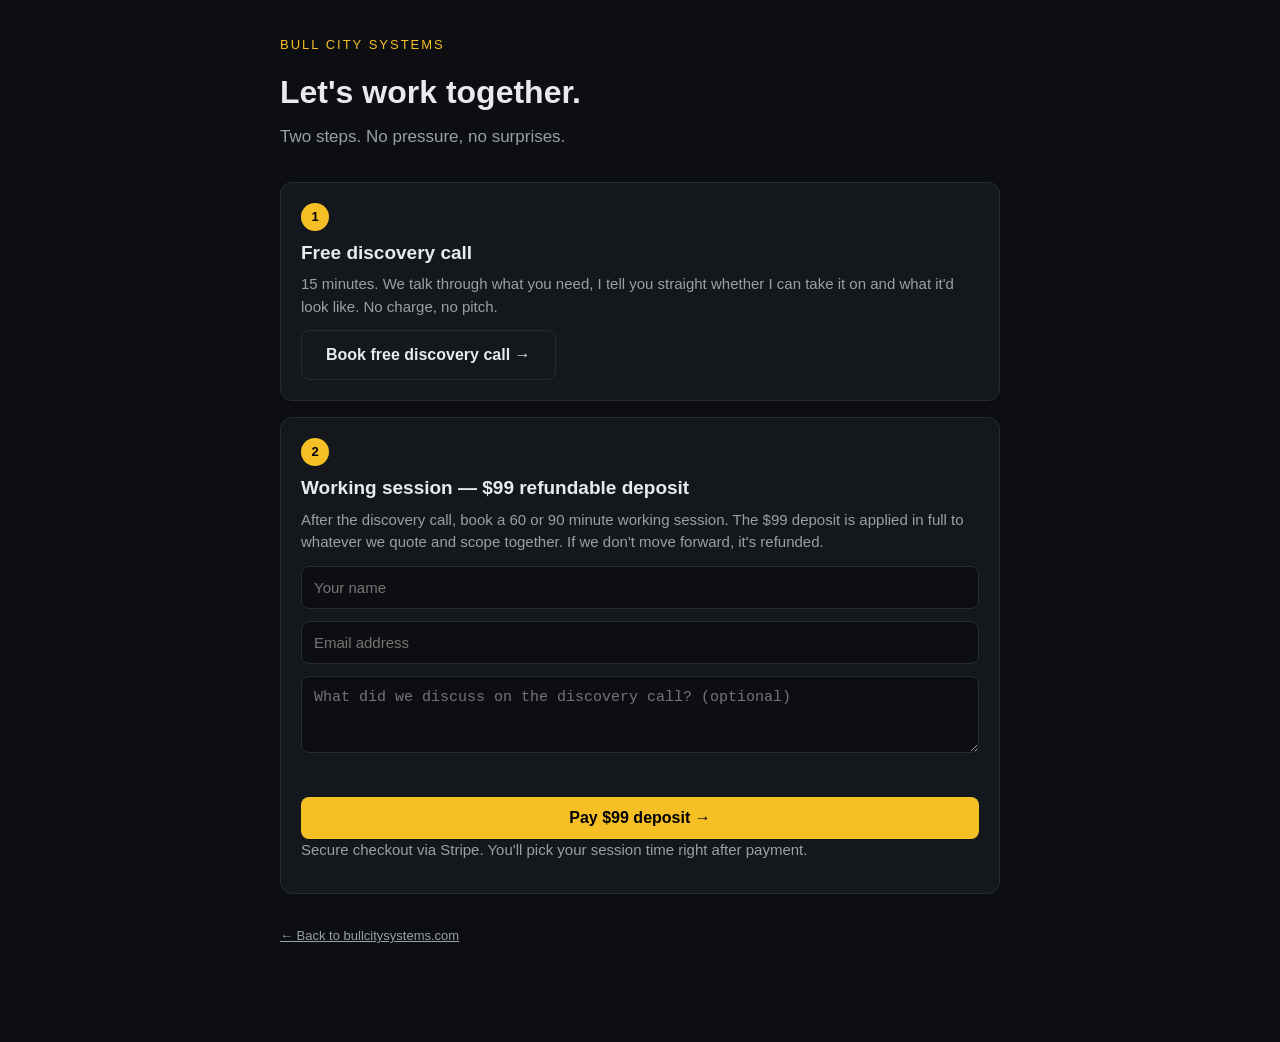
==== book/index.html @ be5e5fd9 "Two-stage booking (free discovery + $99 refundable deposit), remove MOP, add PIN/TQL, kill intro ani" ====
<!DOCTYPE html>
<html lang="en">
<head>
<meta charset="utf-8">
<meta name="viewport" content="width=device-width, initial-scale=1">
<title>Book a Working Session — Bull City Systems</title>
<meta name="description" content="Start with a free discovery call. Then book a working session with a $99 refundable deposit, applied in full to your quoted project.">
<style>
  :root { --bg:#0c0e11; --panel:#14171c; --line:#262b33; --txt:#e8eaed; --dim:#9aa0a8;
          --amber:#f6bf26; --green:#33b679; --red:#e67c73; }
  * { box-sizing:border-box; }
  body { margin:0; background:var(--bg); color:var(--txt);
         font-family:-apple-system,BlinkMacSystemFont,"Segoe UI",Roboto,Helvetica,Arial,sans-serif;
         line-height:1.5; }
  .wrap { max-width:760px; margin:0 auto; padding:32px 20px 80px; }
  .kicker { color:var(--amber); font-size:13px; letter-spacing:2px; text-transform:uppercase; }
  h1 { font-size:32px; margin:12px 0 8px; }
  .lede { color:var(--dim); font-size:17px; margin:0 0 32px; }
  .stages { display:grid; gap:16px; margin-bottom:32px; }
  .stage { background:var(--panel); border:1px solid var(--line); border-radius:12px; padding:20px; }
  .stage-num { display:inline-block; background:var(--amber); color:#000; font-weight:700;
               font-size:13px; width:28px; height:28px; line-height:28px; text-align:center;
               border-radius:50%; margin-bottom:8px; }
  .stage h2 { margin:0 0 6px; font-size:19px; }
  .stage p { margin:0 0 12px; color:var(--dim); font-size:15px; }
  .btn { display:inline-block; background:var(--amber); color:#000; font-weight:700;
         padding:12px 24px; border-radius:8px; text-decoration:none; border:0; cursor:pointer;
         font-size:16px; }
  .btn:hover { filter:brightness(1.08); }
  .btn-ghost { background:transparent; color:var(--txt); border:1px solid var(--line); }
  .deposit-form { display:grid; gap:12px; margin-top:12px; }
  .deposit-form input, .deposit-form textarea {
    background:var(--bg); border:1px solid var(--line); color:var(--txt);
    padding:12px; border-radius:8px; font-size:15px; width:100%; }
  .fine { color:var(--dim); font-size:13px; margin-top:16px; }
  .err { color:var(--red); font-size:14px; min-height:20px; }
  .hidden { display:none; }
</style>
</head>
<body>
<div class="wrap">
  <span class="kicker">Bull City Systems</span>
  <h1>Let's work together.</h1>
  <p class="lede">Two steps. No pressure, no surprises.</p>

  <div class="stages">
    <div class="stage">
      <span class="stage-num">1</span>
      <h2>Free discovery call</h2>
      <p>15 minutes. We talk through what you need, I tell you straight whether I can take it on and what it'd look like. No charge, no pitch.</p>
      <a class="btn btn-ghost" href="https://calendar.google.com/calendar/appointments/schedules/AcZssZ2oW6zGqgKv8Rc7MhWwjGwq_zvMrIMGln-B2QrGf9AmiCaY1z1fYYJSec81tN5cVAFp2T1lv6i9" target="_blank" rel="noopener">Book free discovery call →</a>
    </div>

    <div class="stage">
      <span class="stage-num">2</span>
      <h2>Working session — $99 refundable deposit</h2>
      <p>After the discovery call, book a 60 or 90 minute working session. The $99 deposit is applied in full to whatever we quote and scope together. If we don't move forward, it's refunded.</p>
      <form class="deposit-form" id="depositForm">
        <input type="text" id="dName" placeholder="Your name" required autocomplete="name">
        <input type="email" id="dEmail" placeholder="Email address" required autocomplete="email">
        <textarea id="dNotes" rows="3" placeholder="What did we discuss on the discovery call? (optional)"></textarea>
        <div class="err" id="dErr"></div>
        <button type="submit" class="btn" id="dBtn">Pay $99 deposit →</button>
      </form>
      <p class="fine">Secure checkout via Stripe. You'll pick your session time right after payment.</p>
    </div>
  </div>

  <p class="fine"><a href="/" style="color:var(--dim)">← Back to bullcitysystems.com</a></p>
</div>

<script>
document.getElementById("depositForm").addEventListener("submit", async (e) => {
  e.preventDefault();
  const err = document.getElementById("dErr");
  const btn = document.getElementById("dBtn");
  err.textContent = "";
  btn.disabled = true;
  btn.textContent = "Starting checkout…";
  try {
    const res = await fetch("/api/create-deposit-checkout", {
      method: "POST",
      headers: { "Content-Type": "application/json" },
      body: JSON.stringify({
        name: document.getElementById("dName").value.trim(),
        email: document.getElementById("dEmail").value.trim(),
        notes: document.getElementById("dNotes").value.trim(),
      }),
    });
    const data = await res.json();
    if (!res.ok || !data.url) throw new Error(data.error || "Checkout failed.");
    window.location.href = data.url;
  } catch (ex) {
    err.textContent = ex.message || "Something went wrong. Try again.";
    btn.disabled = false;
    btn.textContent = "Pay $99 deposit →";
  }
});
</script>
</body>
</html>
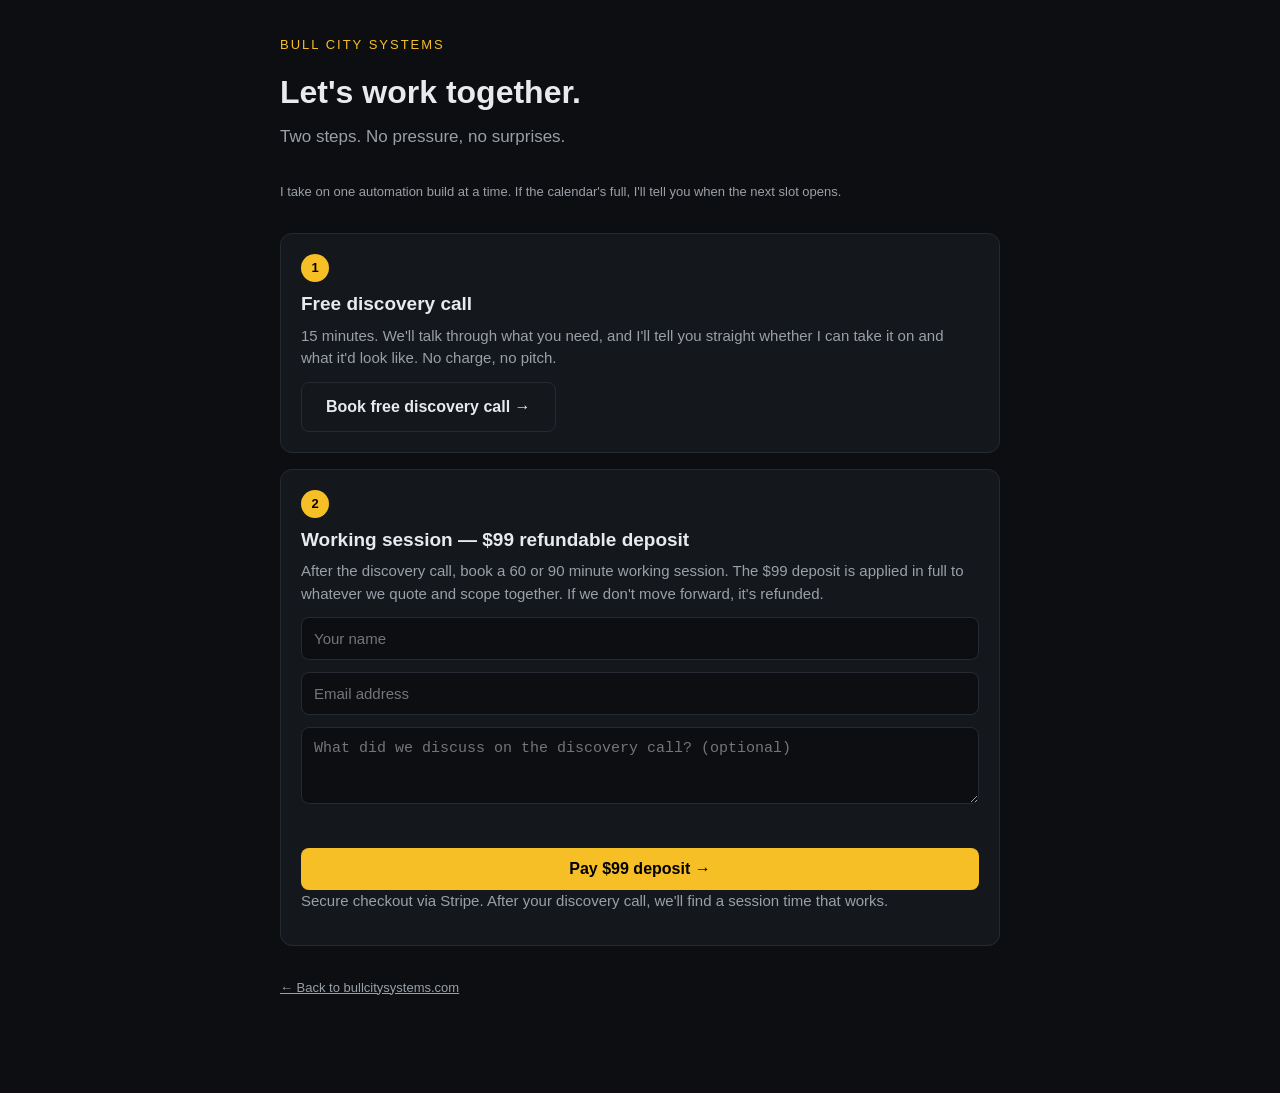
==== commit 82cdf3a3: "Copy and routing fixes: first-person voice, single /book/ entry point, AI service card, core promise" ====
--- a/book/index.html
+++ b/book/index.html
@@ -42,12 +42,13 @@
   <span class="kicker">Bull City Systems</span>
   <h1>Let's work together.</h1>
   <p class="lede">Two steps. No pressure, no surprises.</p>
+  <p class="fine" style="margin-bottom:32px;">I take on one automation build at a time. If the calendar's full, I'll tell you when the next slot opens.</p>
 
   <div class="stages">
     <div class="stage">
       <span class="stage-num">1</span>
       <h2>Free discovery call</h2>
-      <p>15 minutes. We talk through what you need, I tell you straight whether I can take it on and what it'd look like. No charge, no pitch.</p>
+      <p>15 minutes. We'll talk through what you need, and I'll tell you straight whether I can take it on and what it'd look like. No charge, no pitch.</p>
       <a class="btn btn-ghost" href="https://calendar.google.com/calendar/appointments/schedules/AcZssZ2oW6zGqgKv8Rc7MhWwjGwq_zvMrIMGln-B2QrGf9AmiCaY1z1fYYJSec81tN5cVAFp2T1lv6i9" target="_blank" rel="noopener">Book free discovery call →</a>
     </div>
 
@@ -62,7 +63,7 @@
         <div class="err" id="dErr"></div>
         <button type="submit" class="btn" id="dBtn">Pay $99 deposit →</button>
       </form>
-      <p class="fine">Secure checkout via Stripe. You'll pick your session time right after payment.</p>
+      <p class="fine">Secure checkout via Stripe. After your discovery call, we'll find a session time that works.</p>
     </div>
   </div>
 
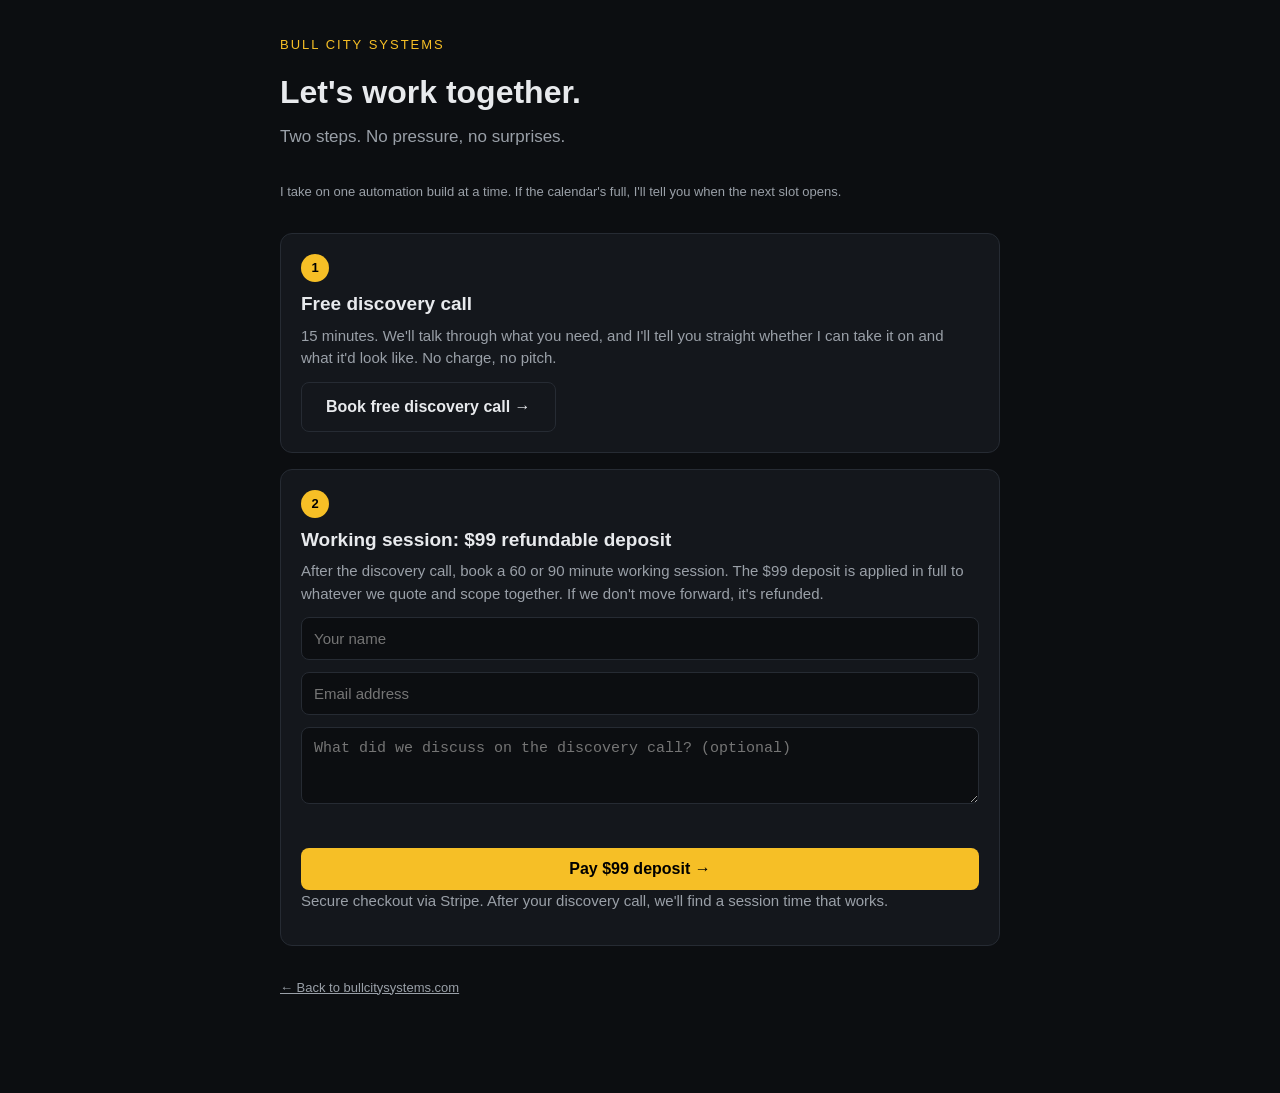
==== commit ad15733a: "Remove all em dashes from copy and comments" ====
--- a/book/index.html
+++ b/book/index.html
@@ -3,7 +3,7 @@
 <head>
 <meta charset="utf-8">
 <meta name="viewport" content="width=device-width, initial-scale=1">
-<title>Book a Working Session — Bull City Systems</title>
+<title>Book a Working Session | Bull City Systems</title>
 <meta name="description" content="Start with a free discovery call. Then book a working session with a $99 refundable deposit, applied in full to your quoted project.">
 <style>
   :root { --bg:#0c0e11; --panel:#14171c; --line:#262b33; --txt:#e8eaed; --dim:#9aa0a8;
@@ -54,7 +54,7 @@
 
     <div class="stage">
       <span class="stage-num">2</span>
-      <h2>Working session — $99 refundable deposit</h2>
+      <h2>Working session: $99 refundable deposit</h2>
       <p>After the discovery call, book a 60 or 90 minute working session. The $99 deposit is applied in full to whatever we quote and scope together. If we don't move forward, it's refunded.</p>
       <form class="deposit-form" id="depositForm">
         <input type="text" id="dName" placeholder="Your name" required autocomplete="name">
